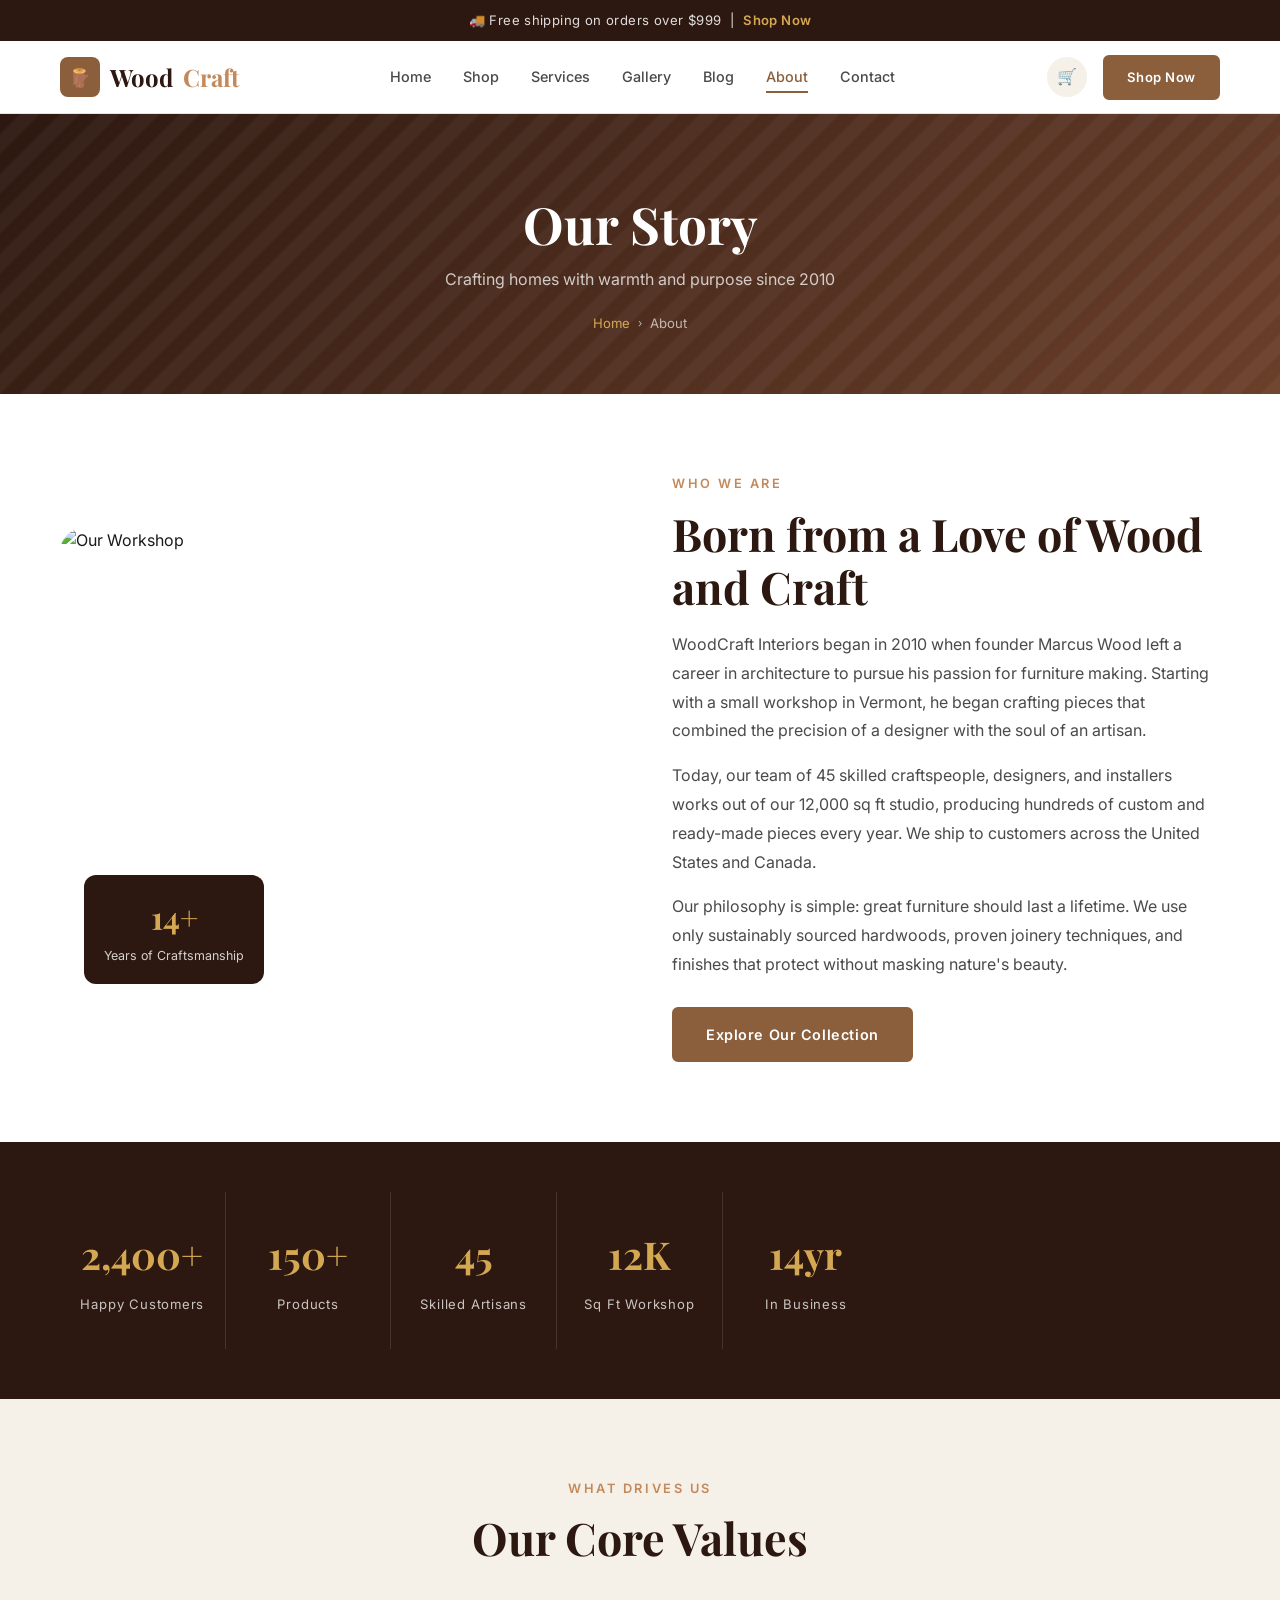
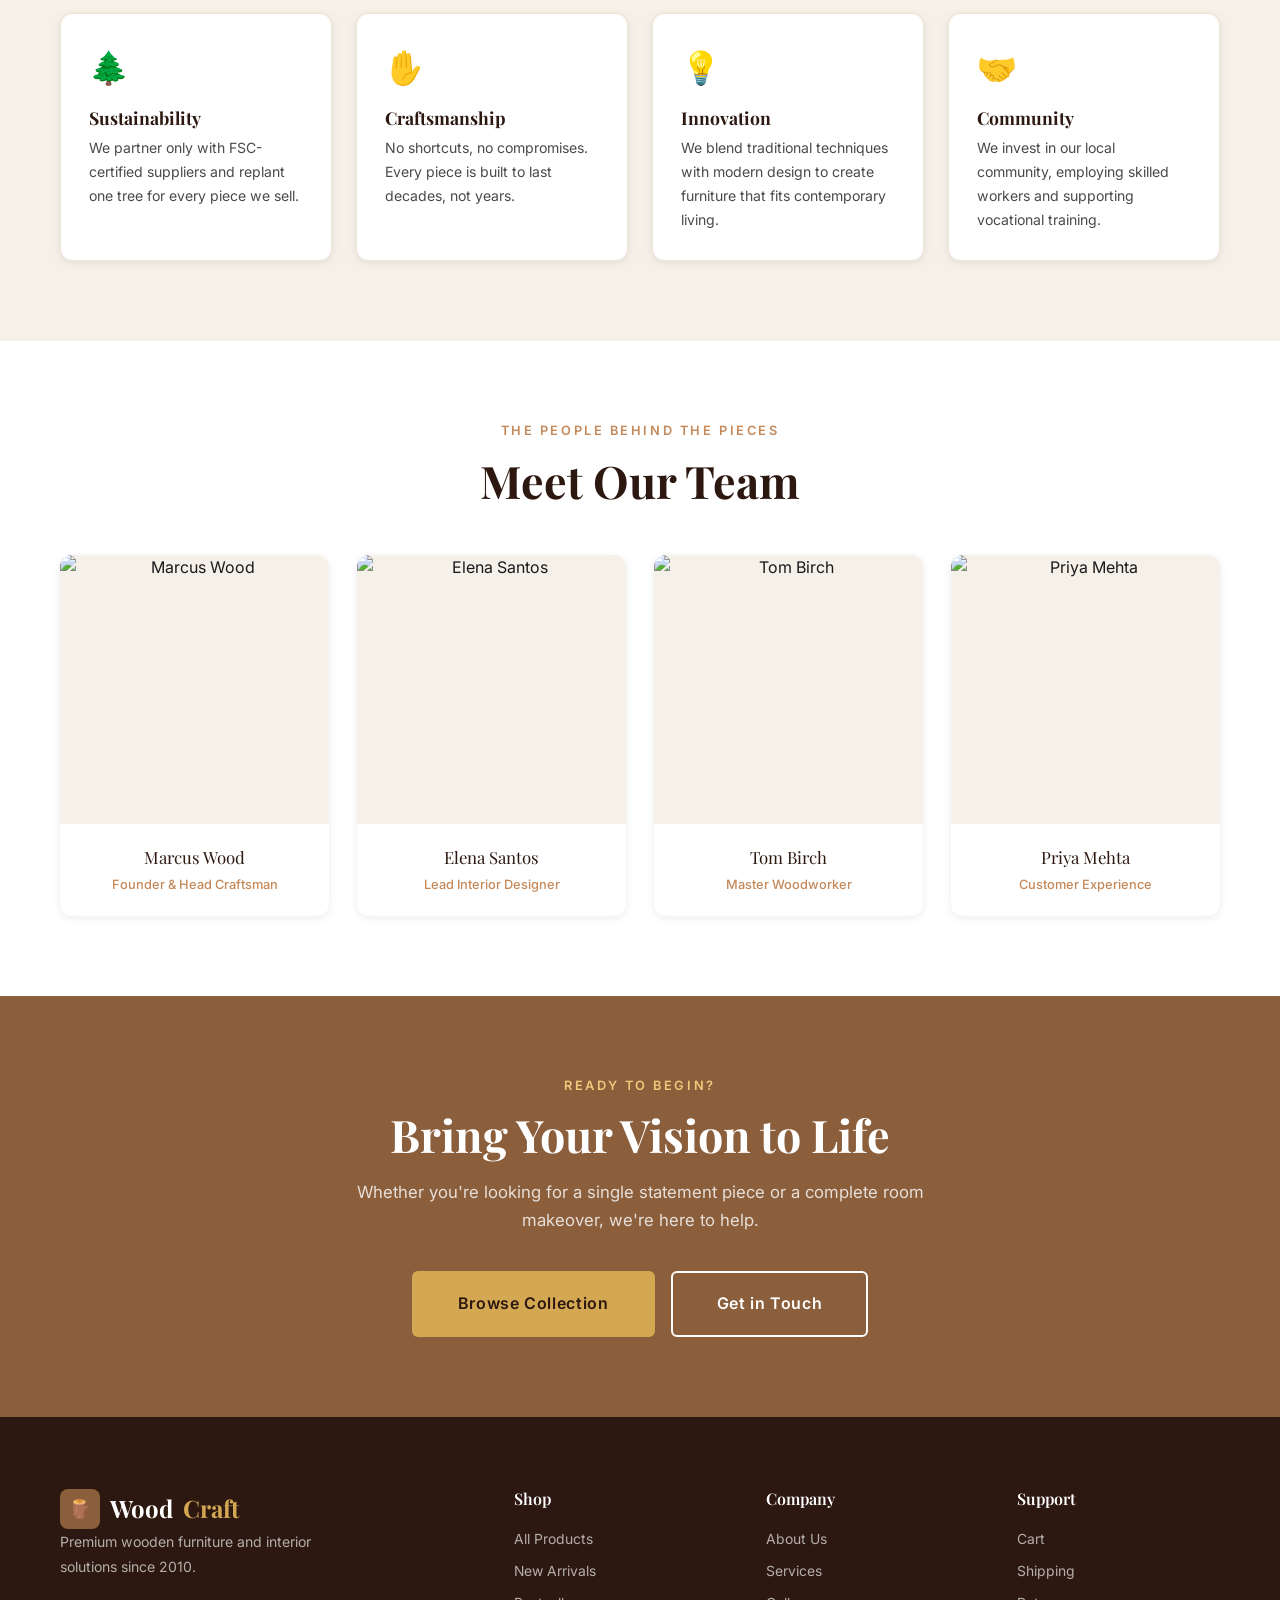
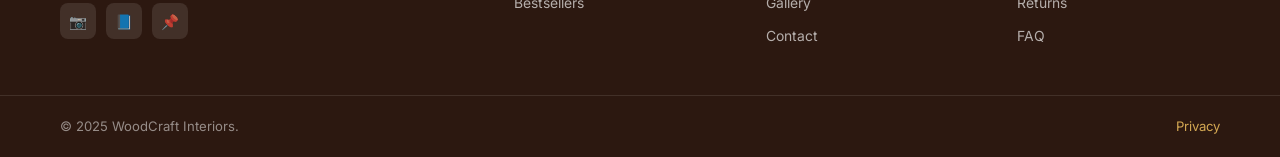
==== about.html @ 6956cbf1 "Add complete 10-page wooden interior website with CSS and JS Co-authored-by: Mayank-Bhatasana <18567" ====
<!DOCTYPE html>
<html lang="en">
<head>
  <meta charset="UTF-8">
  <meta name="viewport" content="width=device-width, initial-scale=1.0">
  <title>About Us — WoodCraft Interiors</title>
  <link rel="stylesheet" href="css/style.css">
  <link rel="preconnect" href="https://fonts.googleapis.com">
  <style>
    .about-story { display:grid; grid-template-columns:1fr 1fr; gap:64px; align-items:center; }
    .about-img { border-radius:var(--radius-lg); overflow:hidden; position:relative; }
    .about-img img { width:100%; height:480px; object-fit:cover; }
    .about-img__badge {
      position:absolute; bottom:24px; left:24px;
      background:var(--brown-dark); color:var(--white);
      padding:16px 20px; border-radius:var(--radius-md);
      text-align:center;
    }
    .about-img__badge-num { font-family:var(--font-heading); font-size:2rem; font-weight:700; color:var(--gold); display:block; }
    .about-img__badge-text { font-size:0.78rem; color:rgba(255,255,255,0.8); }
    .values-grid { display:grid; grid-template-columns:repeat(auto-fill,minmax(220px,1fr)); gap:24px; }
    .value-item { background:var(--white); padding:28px; border-radius:var(--radius-md); border:1px solid var(--cream-dark); box-shadow:var(--shadow-sm); }
    @media(max-width:768px){ .about-story{grid-template-columns:1fr;gap:36px;} }
  </style>
</head>
<body>

<div class="notif-bar">🚚 Free shipping on orders over $999 &nbsp;|&nbsp; <a href="shop.html">Shop Now</a></div>

<header class="header">
  <div class="container"><div class="header__inner">
    <a href="index.html" class="logo"><div class="logo__icon">🪵</div>Wood<span>Craft</span></a>
    <nav class="nav">
      <a href="index.html" class="nav__link">Home</a><a href="shop.html" class="nav__link">Shop</a>
      <a href="services.html" class="nav__link">Services</a><a href="gallery.html" class="nav__link">Gallery</a>
      <a href="blog.html" class="nav__link">Blog</a><a href="about.html" class="nav__link">About</a>
      <a href="contact.html" class="nav__link">Contact</a>
    </nav>
    <div class="header__actions">
      <a href="cart.html" class="cart-btn">🛒<span class="cart-count" style="display:none">0</span></a>
      <a href="shop.html" class="btn btn--primary btn--sm">Shop Now</a>
    </div>
    <button class="hamburger"><span></span><span></span><span></span></button>
  </div></div>
</header>
<nav class="mobile-nav">
  <a href="index.html" class="mobile-nav__link">Home</a><a href="shop.html" class="mobile-nav__link">Shop</a>
  <a href="services.html" class="mobile-nav__link">Services</a><a href="gallery.html" class="mobile-nav__link">Gallery</a>
  <a href="blog.html" class="mobile-nav__link">Blog</a><a href="about.html" class="mobile-nav__link">About</a>
  <a href="contact.html" class="mobile-nav__link">Contact</a><a href="cart.html" class="mobile-nav__link">🛒 Cart</a>
</nav>

<section class="page-hero">
  <div class="container page-hero__content">
    <h1 class="page-hero__title">Our Story</h1>
    <p class="page-hero__sub">Crafting homes with warmth and purpose since 2010</p>
    <div class="breadcrumb">
      <a href="index.html">Home</a><span class="breadcrumb__sep">›</span><span>About</span>
    </div>
  </div>
</section>

<!-- Story -->
<section class="section">
  <div class="container">
    <div class="about-story">
      <div class="about-img">
        <img src="https://images.unsplash.com/photo-1600210492486-724fe5c67fb0?w=700&q=85" alt="Our Workshop">
        <div class="about-img__badge">
          <span class="about-img__badge-num">14+</span>
          <span class="about-img__badge-text">Years of Craftsmanship</span>
        </div>
      </div>
      <div>
        <span class="section-label">Who We Are</span>
        <h2 class="section-title">Born from a Love of Wood and Craft</h2>
        <p style="color:var(--text-mid);line-height:1.8;margin-bottom:16px;">
          WoodCraft Interiors began in 2010 when founder Marcus Wood left a career in architecture to pursue his passion for furniture making. Starting with a small workshop in Vermont, he began crafting pieces that combined the precision of a designer with the soul of an artisan.
        </p>
        <p style="color:var(--text-mid);line-height:1.8;margin-bottom:16px;">
          Today, our team of 45 skilled craftspeople, designers, and installers works out of our 12,000 sq ft studio, producing hundreds of custom and ready-made pieces every year. We ship to customers across the United States and Canada.
        </p>
        <p style="color:var(--text-mid);line-height:1.8;margin-bottom:28px;">
          Our philosophy is simple: great furniture should last a lifetime. We use only sustainably sourced hardwoods, proven joinery techniques, and finishes that protect without masking nature's beauty.
        </p>
        <a href="shop.html" class="btn btn--primary">Explore Our Collection</a>
      </div>
    </div>
  </div>
</section>

<!-- Stats -->
<section class="section--dark section--sm">
  <div class="container">
    <div class="stats-bar">
      <div class="stat-item"><span class="stat-item__num">2,400+</span><span class="stat-item__label">Happy Customers</span></div>
      <div class="stat-item"><span class="stat-item__num">150+</span><span class="stat-item__label">Products</span></div>
      <div class="stat-item"><span class="stat-item__num">45</span><span class="stat-item__label">Skilled Artisans</span></div>
      <div class="stat-item"><span class="stat-item__num">12K</span><span class="stat-item__label">Sq Ft Workshop</span></div>
      <div class="stat-item"><span class="stat-item__num">14yr</span><span class="stat-item__label">In Business</span></div>
    </div>
  </div>
</section>

<!-- Values -->
<section class="section section--cream">
  <div class="container">
    <div class="text-center" style="margin-bottom:48px">
      <span class="section-label">What Drives Us</span>
      <h2 class="section-title">Our Core Values</h2>
    </div>
    <div class="values-grid">
      <div class="value-item">
        <div style="font-size:2rem;margin-bottom:14px;">🌲</div>
        <h3 style="font-family:var(--font-heading);font-size:1.1rem;color:var(--brown-dark);margin-bottom:8px;">Sustainability</h3>
        <p style="font-size:0.88rem;color:var(--text-mid);line-height:1.7">We partner only with FSC-certified suppliers and replant one tree for every piece we sell.</p>
      </div>
      <div class="value-item">
        <div style="font-size:2rem;margin-bottom:14px;">✋</div>
        <h3 style="font-family:var(--font-heading);font-size:1.1rem;color:var(--brown-dark);margin-bottom:8px;">Craftsmanship</h3>
        <p style="font-size:0.88rem;color:var(--text-mid);line-height:1.7">No shortcuts, no compromises. Every piece is built to last decades, not years.</p>
      </div>
      <div class="value-item">
        <div style="font-size:2rem;margin-bottom:14px;">💡</div>
        <h3 style="font-family:var(--font-heading);font-size:1.1rem;color:var(--brown-dark);margin-bottom:8px;">Innovation</h3>
        <p style="font-size:0.88rem;color:var(--text-mid);line-height:1.7">We blend traditional techniques with modern design to create furniture that fits contemporary living.</p>
      </div>
      <div class="value-item">
        <div style="font-size:2rem;margin-bottom:14px;">🤝</div>
        <h3 style="font-family:var(--font-heading);font-size:1.1rem;color:var(--brown-dark);margin-bottom:8px;">Community</h3>
        <p style="font-size:0.88rem;color:var(--text-mid);line-height:1.7">We invest in our local community, employing skilled workers and supporting vocational training.</p>
      </div>
    </div>
  </div>
</section>

<!-- Team -->
<section class="section">
  <div class="container">
    <div class="text-center" style="margin-bottom:48px">
      <span class="section-label">The People Behind the Pieces</span>
      <h2 class="section-title">Meet Our Team</h2>
    </div>
    <div class="team-grid">
      <div class="team-card">
        <div class="team-card__img"><img src="https://images.unsplash.com/photo-1507003211169-0a1dd7228f2d?w=300&q=80" alt="Marcus Wood"></div>
        <div class="team-card__body">
          <div class="team-card__name">Marcus Wood</div>
          <div class="team-card__role">Founder & Head Craftsman</div>
        </div>
      </div>
      <div class="team-card">
        <div class="team-card__img"><img src="https://images.unsplash.com/photo-1494790108755-2616b612b5bc?w=300&q=80" alt="Elena Santos"></div>
        <div class="team-card__body">
          <div class="team-card__name">Elena Santos</div>
          <div class="team-card__role">Lead Interior Designer</div>
        </div>
      </div>
      <div class="team-card">
        <div class="team-card__img"><img src="https://images.unsplash.com/photo-1472099645785-5658abf4ff4e?w=300&q=80" alt="Tom Birch"></div>
        <div class="team-card__body">
          <div class="team-card__name">Tom Birch</div>
          <div class="team-card__role">Master Woodworker</div>
        </div>
      </div>
      <div class="team-card">
        <div class="team-card__img"><img src="https://images.unsplash.com/photo-1438761681033-6461ffad8d80?w=300&q=80" alt="Priya Mehta"></div>
        <div class="team-card__body">
          <div class="team-card__name">Priya Mehta</div>
          <div class="team-card__role">Customer Experience</div>
        </div>
      </div>
    </div>
  </div>
</section>

<!-- CTA -->
<section class="section section--brown">
  <div class="container text-center">
    <span class="section-label">Ready to Begin?</span>
    <h2 class="section-title" style="color:#fff;margin-bottom:16px;">Bring Your Vision to Life</h2>
    <p class="section-sub" style="margin-bottom:36px">Whether you're looking for a single statement piece or a complete room makeover, we're here to help.</p>
    <div style="display:flex;gap:16px;justify-content:center;flex-wrap:wrap">
      <a href="shop.html" class="btn btn--gold btn--lg">Browse Collection</a>
      <a href="contact.html" class="btn btn--outline-white btn--lg">Get in Touch</a>
    </div>
  </div>
</section>

<footer class="footer">
  <div class="container">
    <div class="footer__grid">
      <div class="footer__brand">
        <a href="index.html" class="logo" style="color:#fff"><div class="logo__icon">🪵</div>Wood<span style="color:var(--gold)">Craft</span></a>
        <p class="footer__desc">Premium wooden furniture and interior solutions since 2010.</p>
        <div class="footer__social"><a href="#" class="social-btn">📷</a><a href="#" class="social-btn">📘</a><a href="#" class="social-btn">📌</a></div>
      </div>
      <div><h4 class="footer__heading">Shop</h4><div class="footer__links"><a href="shop.html" class="footer__link">All Products</a><a href="shop.html" class="footer__link">New Arrivals</a><a href="shop.html" class="footer__link">Bestsellers</a></div></div>
      <div><h4 class="footer__heading">Company</h4><div class="footer__links"><a href="about.html" class="footer__link">About Us</a><a href="services.html" class="footer__link">Services</a><a href="gallery.html" class="footer__link">Gallery</a><a href="contact.html" class="footer__link">Contact</a></div></div>
      <div><h4 class="footer__heading">Support</h4><div class="footer__links"><a href="cart.html" class="footer__link">Cart</a><a href="#" class="footer__link">Shipping</a><a href="#" class="footer__link">Returns</a><a href="#" class="footer__link">FAQ</a></div></div>
    </div>
  </div>
  <div style="border-top:1px solid rgba(255,255,255,0.1);padding:20px 0;"><div class="container" style="display:flex;justify-content:space-between;font-size:0.82rem;color:rgba(255,255,255,0.5);flex-wrap:wrap;gap:8px;"><span>© 2025 WoodCraft Interiors.</span><a href="#" style="color:var(--gold)">Privacy</a></div></div>
</footer>

<script src="js/main.js"></script>
</body>
</html>
---- css/style.css ----
/* =========================================================
   WoodCraft Interiors — Main Stylesheet
   ========================================================= */

/* --- Google Fonts import (via @import at top) --- */
@import url('https://fonts.googleapis.com/css2?family=Playfair+Display:wght@400;600;700&family=Inter:wght@300;400;500;600&display=swap');

/* --- CSS Variables --- */
:root {
  --brown-dark:   #2C1810;
  --brown-mid:    #6B3F2A;
  --brown-main:   #8B5E3C;
  --brown-light:  #C4895A;
  --gold:         #D4A853;
  --gold-light:   #F0C97A;
  --cream:        #F5F0E8;
  --cream-dark:   #EDE4D3;
  --white:        #FFFFFF;
  --text-dark:    #1A1A1A;
  --text-mid:     #4A4A4A;
  --text-light:   #7A7A7A;
  --shadow-sm:    0 2px 8px rgba(44,24,16,0.08);
  --shadow-md:    0 6px 24px rgba(44,24,16,0.12);
  --shadow-lg:    0 16px 48px rgba(44,24,16,0.18);
  --radius-sm:    6px;
  --radius-md:    12px;
  --radius-lg:    24px;
  --transition:   0.3s ease;
  --font-heading: 'Playfair Display', Georgia, serif;
  --font-body:    'Inter', system-ui, sans-serif;
}

/* --- Reset & Base --- */
*, *::before, *::after { box-sizing: border-box; margin: 0; padding: 0; }

html { scroll-behavior: smooth; font-size: 16px; }

body {
  font-family: var(--font-body);
  color: var(--text-dark);
  background: var(--white);
  line-height: 1.6;
  overflow-x: hidden;
}

img { max-width: 100%; height: auto; display: block; }
a { text-decoration: none; color: inherit; }
ul, ol { list-style: none; }
button, input, select, textarea { font-family: inherit; }

/* --- Utility classes --- */
.container { max-width: 1200px; margin: 0 auto; padding: 0 20px; }
.container--wide { max-width: 1400px; margin: 0 auto; padding: 0 20px; }

.section { padding: 80px 0; }
.section--sm { padding: 50px 0; }
.section--lg { padding: 120px 0; }
.section--cream { background: var(--cream); }
.section--dark { background: var(--brown-dark); color: var(--white); }
.section--brown { background: var(--brown-main); color: var(--white); }

.text-center { text-align: center; }
.text-right  { text-align: right; }

.badge {
  display: inline-block;
  padding: 6px 16px;
  background: var(--gold);
  color: var(--brown-dark);
  font-size: 0.78rem;
  font-weight: 600;
  letter-spacing: 0.12em;
  text-transform: uppercase;
  border-radius: 50px;
}

/* --- Typography --- */
h1,h2,h3,h4,h5,h6 {
  font-family: var(--font-heading);
  line-height: 1.2;
  color: var(--brown-dark);
}

.section--dark h1,
.section--dark h2,
.section--dark h3,
.section--brown h1,
.section--brown h2,
.section--brown h3 { color: var(--white); }

.section-label {
  display: block;
  font-size: 0.8rem;
  font-weight: 600;
  letter-spacing: 0.2em;
  text-transform: uppercase;
  color: var(--brown-light);
  margin-bottom: 12px;
}
.section--dark .section-label,
.section--brown .section-label { color: var(--gold-light); }

.section-title {
  font-size: clamp(1.8rem, 4vw, 2.8rem);
  font-weight: 700;
  margin-bottom: 16px;
}

.section-sub {
  font-size: 1.05rem;
  color: var(--text-mid);
  max-width: 600px;
  line-height: 1.7;
}
.text-center .section-sub { margin: 0 auto; }
.section--dark .section-sub,
.section--brown .section-sub { color: rgba(255,255,255,0.8); }

/* --- Buttons --- */
.btn {
  display: inline-flex;
  align-items: center;
  gap: 8px;
  padding: 14px 32px;
  border-radius: var(--radius-sm);
  font-size: 0.9rem;
  font-weight: 600;
  letter-spacing: 0.04em;
  cursor: pointer;
  border: 2px solid transparent;
  transition: all var(--transition);
  white-space: nowrap;
}

.btn--primary {
  background: var(--brown-main);
  color: var(--white);
  border-color: var(--brown-main);
}
.btn--primary:hover {
  background: var(--brown-mid);
  border-color: var(--brown-mid);
  transform: translateY(-2px);
  box-shadow: var(--shadow-md);
}

.btn--gold {
  background: var(--gold);
  color: var(--brown-dark);
  border-color: var(--gold);
}
.btn--gold:hover {
  background: var(--gold-light);
  border-color: var(--gold-light);
  transform: translateY(-2px);
  box-shadow: var(--shadow-md);
}

.btn--outline {
  background: transparent;
  color: var(--brown-main);
  border-color: var(--brown-main);
}
.btn--outline:hover {
  background: var(--brown-main);
  color: var(--white);
  transform: translateY(-2px);
}

.btn--outline-white {
  background: transparent;
  color: var(--white);
  border-color: var(--white);
}
.btn--outline-white:hover {
  background: var(--white);
  color: var(--brown-dark);
}

.btn--sm { padding: 10px 22px; font-size: 0.82rem; }
.btn--lg { padding: 18px 44px; font-size: 1rem; }
.btn--full { width: 100%; justify-content: center; }

/* --- Header / Navigation --- */
.header {
  position: sticky;
  top: 0;
  z-index: 1000;
  background: rgba(255,255,255,0.97);
  backdrop-filter: blur(12px);
  -webkit-backdrop-filter: blur(12px);
  border-bottom: 1px solid var(--cream-dark);
  transition: box-shadow var(--transition);
}
.header.scrolled { box-shadow: var(--shadow-md); }

.header__inner {
  display: flex;
  align-items: center;
  justify-content: space-between;
  height: 72px;
}

.logo {
  display: flex;
  align-items: center;
  gap: 10px;
  font-family: var(--font-heading);
  font-size: 1.5rem;
  font-weight: 700;
  color: var(--brown-dark);
}
.logo__icon {
  width: 40px;
  height: 40px;
  background: var(--brown-main);
  border-radius: 8px;
  display: flex;
  align-items: center;
  justify-content: center;
  color: var(--white);
  font-size: 1.1rem;
}
.logo span { color: var(--brown-light); }

.nav { display: flex; align-items: center; gap: 32px; }

.nav__link {
  font-size: 0.9rem;
  font-weight: 500;
  color: var(--text-mid);
  position: relative;
  transition: color var(--transition);
}
.nav__link::after {
  content: '';
  position: absolute;
  bottom: -4px; left: 0;
  width: 0; height: 2px;
  background: var(--brown-main);
  transition: width var(--transition);
}
.nav__link:hover,
.nav__link.active { color: var(--brown-main); }
.nav__link:hover::after,
.nav__link.active::after { width: 100%; }

.header__actions { display: flex; align-items: center; gap: 16px; }

.cart-btn {
  position: relative;
  width: 40px; height: 40px;
  border-radius: 50%;
  background: var(--cream);
  border: none;
  cursor: pointer;
  display: flex; align-items: center; justify-content: center;
  color: var(--brown-dark);
  font-size: 1rem;
  transition: all var(--transition);
  text-decoration: none;
}
.cart-btn:hover { background: var(--brown-main); color: var(--white); }
.cart-count {
  position: absolute;
  top: -4px; right: -4px;
  width: 18px; height: 18px;
  background: var(--gold);
  color: var(--brown-dark);
  font-size: 0.65rem;
  font-weight: 700;
  border-radius: 50%;
  display: flex; align-items: center; justify-content: center;
}

.hamburger {
  display: none;
  flex-direction: column;
  gap: 5px;
  cursor: pointer;
  background: none;
  border: none;
  padding: 4px;
}
.hamburger span {
  display: block;
  width: 24px; height: 2px;
  background: var(--brown-dark);
  border-radius: 2px;
  transition: all var(--transition);
}
.hamburger.active span:nth-child(1) { transform: rotate(45deg) translate(5px,5px); }
.hamburger.active span:nth-child(2) { opacity: 0; }
.hamburger.active span:nth-child(3) { transform: rotate(-45deg) translate(5px,-5px); }

/* --- Mobile Nav --- */
.mobile-nav {
  display: none;
  position: fixed;
  top: 72px; left: 0; right: 0; bottom: 0;
  background: var(--white);
  z-index: 999;
  padding: 32px 24px;
  flex-direction: column;
  gap: 8px;
  overflow-y: auto;
}
.mobile-nav.open { display: flex; }
.mobile-nav__link {
  display: block;
  padding: 14px 0;
  font-size: 1.1rem;
  font-weight: 500;
  color: var(--text-dark);
  border-bottom: 1px solid var(--cream-dark);
  transition: color var(--transition);
}
.mobile-nav__link:hover,
.mobile-nav__link.active { color: var(--brown-main); }

/* --- Hero Section --- */
.hero {
  position: relative;
  min-height: 90vh;
  display: flex;
  align-items: center;
  overflow: hidden;
  background: var(--cream);
}

.hero__bg {
  position: absolute;
  inset: 0;
  background: linear-gradient(135deg, #2C1810 0%, #6B3F2A 50%, #8B5E3C 100%);
  z-index: 0;
}
.hero__bg::after {
  content: '';
  position: absolute;
  inset: 0;
  background: url("data:image/svg+xml,%3Csvg width='60' height='60' viewBox='0 0 60 60' xmlns='http://www.w3.org/2000/svg'%3E%3Cg fill='none' fill-rule='evenodd'%3E%3Cg fill='%23ffffff' fill-opacity='0.03'%3E%3Cpath d='M36 34v-4h-2v4h-4v2h4v4h2v-4h4v-2h-4zm0-30V0h-2v4h-4v2h4v4h2V6h4V4h-4zM6 34v-4H4v4H0v2h4v4h2v-4h4v-2H6zM6 4V0H4v4H0v2h4v4h2V6h4V4H6z'/%3E%3C/g%3E%3C/g%3E%3C/svg%3E");
}

.hero__content {
  position: relative;
  z-index: 1;
  max-width: 620px;
  padding: 80px 0;
}

.hero__badge {
  display: inline-flex;
  align-items: center;
  gap: 8px;
  background: rgba(212,168,83,0.2);
  border: 1px solid rgba(212,168,83,0.4);
  color: var(--gold);
  padding: 8px 18px;
  border-radius: 50px;
  font-size: 0.8rem;
  font-weight: 600;
  letter-spacing: 0.1em;
  text-transform: uppercase;
  margin-bottom: 24px;
}

.hero__title {
  font-size: clamp(2.4rem, 6vw, 4.2rem);
  font-weight: 700;
  color: var(--white);
  margin-bottom: 20px;
  line-height: 1.1;
}
.hero__title em {
  font-style: italic;
  color: var(--gold);
}

.hero__subtitle {
  font-size: 1.1rem;
  color: rgba(255,255,255,0.8);
  margin-bottom: 36px;
  line-height: 1.7;
}

.hero__actions { display: flex; gap: 16px; flex-wrap: wrap; }

.hero__stats {
  display: flex;
  gap: 40px;
  margin-top: 60px;
  padding-top: 40px;
  border-top: 1px solid rgba(255,255,255,0.15);
}
.hero__stat-num {
  display: block;
  font-family: var(--font-heading);
  font-size: 2rem;
  font-weight: 700;
  color: var(--gold);
}
.hero__stat-label {
  font-size: 0.82rem;
  color: rgba(255,255,255,0.7);
  letter-spacing: 0.05em;
}

.hero__image {
  position: absolute;
  right: 0; top: 0; bottom: 0;
  width: 45%;
  overflow: hidden;
}
.hero__image img {
  width: 100%; height: 100%;
  object-fit: cover;
  opacity: 0.4;
  mix-blend-mode: luminosity;
}

/* --- Cards --- */
.product-card {
  background: var(--white);
  border-radius: var(--radius-md);
  overflow: hidden;
  box-shadow: var(--shadow-sm);
  transition: all var(--transition);
  display: flex;
  flex-direction: column;
}
.product-card:hover {
  transform: translateY(-6px);
  box-shadow: var(--shadow-lg);
}

.product-card__img {
  position: relative;
  padding-top: 75%;
  overflow: hidden;
  background: var(--cream);
}
.product-card__img img {
  position: absolute;
  inset: 0;
  width: 100%; height: 100%;
  object-fit: cover;
  transition: transform 0.5s ease;
}
.product-card:hover .product-card__img img { transform: scale(1.08); }

.product-card__badge {
  position: absolute;
  top: 12px; left: 12px;
  padding: 4px 12px;
  border-radius: 50px;
  font-size: 0.72rem;
  font-weight: 700;
  letter-spacing: 0.06em;
  text-transform: uppercase;
}
.badge--new { background: var(--brown-main); color: #fff; }
.badge--sale { background: #E05C5C; color: #fff; }
.badge--best { background: var(--gold); color: var(--brown-dark); }

.product-card__wish {
  position: absolute;
  top: 12px; right: 12px;
  width: 34px; height: 34px;
  background: rgba(255,255,255,0.9);
  border-radius: 50%;
  display: flex; align-items: center; justify-content: center;
  cursor: pointer;
  border: none;
  transition: all var(--transition);
  font-size: 0.9rem;
  color: var(--text-light);
}
.product-card__wish:hover,
.product-card__wish.active { color: #E05C5C; }

.product-card__body { padding: 20px; flex: 1; display: flex; flex-direction: column; }
.product-card__cat {
  font-size: 0.75rem;
  font-weight: 600;
  letter-spacing: 0.1em;
  text-transform: uppercase;
  color: var(--brown-light);
  margin-bottom: 6px;
}
.product-card__name {
  font-family: var(--font-heading);
  font-size: 1.1rem;
  font-weight: 600;
  color: var(--brown-dark);
  margin-bottom: 8px;
  flex: 1;
}
.product-card__rating {
  display: flex; align-items: center; gap: 6px;
  margin-bottom: 12px;
}
.stars { color: var(--gold); font-size: 0.8rem; letter-spacing: 1px; }
.rating-count { font-size: 0.78rem; color: var(--text-light); }

.product-card__footer {
  display: flex;
  align-items: center;
  justify-content: space-between;
  margin-top: auto;
  padding-top: 14px;
  border-top: 1px solid var(--cream-dark);
}
.product-card__price {
  display: flex; align-items: baseline; gap: 8px;
}
.price-current {
  font-family: var(--font-heading);
  font-size: 1.3rem;
  font-weight: 700;
  color: var(--brown-main);
}
.price-old {
  font-size: 0.85rem;
  color: var(--text-light);
  text-decoration: line-through;
}

.add-cart-btn {
  width: 36px; height: 36px;
  background: var(--brown-main);
  color: var(--white);
  border: none;
  border-radius: 50%;
  cursor: pointer;
  display: flex; align-items: center; justify-content: center;
  font-size: 0.85rem;
  transition: all var(--transition);
}
.add-cart-btn:hover { background: var(--brown-mid); transform: scale(1.1); }

/* --- Product Grid --- */
.products-grid {
  display: grid;
  grid-template-columns: repeat(auto-fill, minmax(260px, 1fr));
  gap: 28px;
}

/* --- Features / Icon Boxes --- */
.features-grid {
  display: grid;
  grid-template-columns: repeat(auto-fill, minmax(240px, 1fr));
  gap: 32px;
}
.feature-card {
  background: var(--white);
  border-radius: var(--radius-md);
  padding: 36px 28px;
  box-shadow: var(--shadow-sm);
  transition: all var(--transition);
  border: 1px solid var(--cream-dark);
}
.feature-card:hover {
  transform: translateY(-4px);
  box-shadow: var(--shadow-md);
  border-color: var(--brown-light);
}
.feature-card__icon {
  width: 60px; height: 60px;
  background: var(--cream);
  border-radius: var(--radius-sm);
  display: flex; align-items: center; justify-content: center;
  font-size: 1.6rem;
  color: var(--brown-main);
  margin-bottom: 20px;
}
.feature-card__title {
  font-family: var(--font-heading);
  font-size: 1.15rem;
  font-weight: 600;
  color: var(--brown-dark);
  margin-bottom: 10px;
}
.feature-card__text {
  font-size: 0.9rem;
  color: var(--text-mid);
  line-height: 1.7;
}

/* --- Testimonials --- */
.testimonials-grid {
  display: grid;
  grid-template-columns: repeat(auto-fill, minmax(300px, 1fr));
  gap: 28px;
}
.testimonial-card {
  background: var(--white);
  border-radius: var(--radius-md);
  padding: 32px;
  box-shadow: var(--shadow-sm);
  border: 1px solid var(--cream-dark);
  position: relative;
}
.testimonial-card::before {
  content: '"';
  position: absolute;
  top: 20px; right: 24px;
  font-family: var(--font-heading);
  font-size: 5rem;
  line-height: 1;
  color: var(--cream-dark);
}
.testimonial-card__text {
  font-size: 0.95rem;
  color: var(--text-mid);
  line-height: 1.8;
  margin-bottom: 20px;
  font-style: italic;
}
.testimonial-card__author {
  display: flex; align-items: center; gap: 12px;
}
.testimonial-card__avatar {
  width: 46px; height: 46px;
  border-radius: 50%;
  object-fit: cover;
  background: var(--cream-dark);
  display: flex; align-items: center; justify-content: center;
  font-size: 1.1rem;
  font-weight: 700;
  color: var(--brown-main);
  font-family: var(--font-heading);
  flex-shrink: 0;
}
.testimonial-card__name {
  font-weight: 600;
  font-size: 0.92rem;
  color: var(--brown-dark);
}
.testimonial-card__loc {
  font-size: 0.78rem;
  color: var(--text-light);
}

/* --- Category Cards --- */
.categories-grid {
  display: grid;
  grid-template-columns: repeat(auto-fill, minmax(200px, 1fr));
  gap: 20px;
}
.cat-card {
  position: relative;
  border-radius: var(--radius-md);
  overflow: hidden;
  padding-top: 110%;
  cursor: pointer;
  transition: all var(--transition);
}
.cat-card:hover { transform: scale(1.03); }
.cat-card__img {
  position: absolute;
  inset: 0;
  width: 100%; height: 100%;
  object-fit: cover;
  transition: transform 0.5s;
}
.cat-card:hover .cat-card__img { transform: scale(1.1); }
.cat-card__overlay {
  position: absolute;
  inset: 0;
  background: linear-gradient(to top, rgba(44,24,16,0.85) 0%, rgba(44,24,16,0.1) 60%);
}
.cat-card__label {
  position: absolute;
  bottom: 18px; left: 16px; right: 16px;
  color: var(--white);
  font-family: var(--font-heading);
  font-size: 1.05rem;
  font-weight: 600;
}
.cat-card__count {
  display: block;
  font-size: 0.75rem;
  font-family: var(--font-body);
  font-weight: 400;
  color: rgba(255,255,255,0.75);
  margin-top: 2px;
}

/* --- Gallery --- */
.gallery-grid {
  display: grid;
  grid-template-columns: repeat(3, 1fr);
  grid-auto-rows: 240px;
  gap: 16px;
}
.gallery-item {
  border-radius: var(--radius-sm);
  overflow: hidden;
  position: relative;
  cursor: pointer;
}
.gallery-item--tall { grid-row: span 2; }
.gallery-item--wide { grid-column: span 2; }
.gallery-item img {
  width: 100%; height: 100%;
  object-fit: cover;
  transition: transform 0.5s;
}
.gallery-item:hover img { transform: scale(1.08); }
.gallery-item__overlay {
  position: absolute;
  inset: 0;
  background: rgba(44,24,16,0.5);
  opacity: 0;
  transition: opacity var(--transition);
  display: flex; align-items: center; justify-content: center;
  color: var(--white);
  font-size: 1.8rem;
}
.gallery-item:hover .gallery-item__overlay { opacity: 1; }

/* --- Blog Cards --- */
.blog-grid {
  display: grid;
  grid-template-columns: repeat(auto-fill, minmax(300px, 1fr));
  gap: 28px;
}
.blog-card {
  background: var(--white);
  border-radius: var(--radius-md);
  overflow: hidden;
  box-shadow: var(--shadow-sm);
  transition: all var(--transition);
}
.blog-card:hover { transform: translateY(-4px); box-shadow: var(--shadow-lg); }
.blog-card__img {
  padding-top: 60%;
  position: relative;
  overflow: hidden;
}
.blog-card__img img {
  position: absolute; inset: 0;
  width: 100%; height: 100%;
  object-fit: cover;
  transition: transform 0.5s;
}
.blog-card:hover .blog-card__img img { transform: scale(1.06); }
.blog-card__body { padding: 24px; }
.blog-card__meta {
  display: flex; gap: 16px; align-items: center;
  margin-bottom: 12px;
}
.blog-card__tag {
  padding: 3px 12px;
  background: var(--cream);
  border-radius: 50px;
  font-size: 0.72rem;
  font-weight: 600;
  letter-spacing: 0.08em;
  text-transform: uppercase;
  color: var(--brown-main);
}
.blog-card__date { font-size: 0.78rem; color: var(--text-light); }
.blog-card__title {
  font-family: var(--font-heading);
  font-size: 1.15rem;
  font-weight: 600;
  color: var(--brown-dark);
  margin-bottom: 10px;
  line-height: 1.4;
}
.blog-card__excerpt {
  font-size: 0.88rem;
  color: var(--text-mid);
  line-height: 1.7;
  margin-bottom: 16px;
}
.blog-card__read {
  font-size: 0.85rem;
  font-weight: 600;
  color: var(--brown-main);
  display: flex; align-items: center; gap: 4px;
  transition: gap var(--transition);
}
.blog-card:hover .blog-card__read { gap: 8px; }

/* --- Page Hero (inner pages) --- */
.page-hero {
  background: linear-gradient(135deg, var(--brown-dark), var(--brown-mid));
  padding: 80px 0 60px;
  text-align: center;
  color: var(--white);
  position: relative;
  overflow: hidden;
}
.page-hero::before {
  content: '';
  position: absolute;
  inset: 0;
  background: url("data:image/svg+xml,%3Csvg width='40' height='40' viewBox='0 0 40 40' xmlns='http://www.w3.org/2000/svg'%3E%3Cg fill='%23ffffff' fill-opacity='0.04' fill-rule='evenodd'%3E%3Cpath d='M0 40L40 0H20L0 20M40 40V20L20 40'/%3E%3C/g%3E%3C/svg%3E");
}
.page-hero__content { position: relative; z-index: 1; }
.page-hero__title {
  font-size: clamp(2rem, 5vw, 3.2rem);
  color: var(--white);
  margin-bottom: 12px;
}
.page-hero__sub {
  color: rgba(255,255,255,0.75);
  font-size: 1rem;
  max-width: 500px;
  margin: 0 auto 20px;
}
.breadcrumb {
  display: flex; align-items: center; justify-content: center;
  gap: 8px;
  font-size: 0.82rem;
  color: rgba(255,255,255,0.65);
}
.breadcrumb a { color: var(--gold); }
.breadcrumb__sep { font-size: 0.7rem; }

/* --- Forms --- */
.form-group { margin-bottom: 20px; }
.form-label {
  display: block;
  font-size: 0.85rem;
  font-weight: 600;
  color: var(--brown-dark);
  margin-bottom: 7px;
  letter-spacing: 0.03em;
}
.form-control {
  width: 100%;
  padding: 13px 16px;
  border: 1.5px solid var(--cream-dark);
  border-radius: var(--radius-sm);
  font-size: 0.92rem;
  color: var(--text-dark);
  background: var(--white);
  transition: border-color var(--transition), box-shadow var(--transition);
  outline: none;
}
.form-control:focus {
  border-color: var(--brown-main);
  box-shadow: 0 0 0 3px rgba(139,94,60,0.12);
}
.form-control::placeholder { color: var(--text-light); }
textarea.form-control { resize: vertical; min-height: 130px; }
select.form-control { cursor: pointer; }

.form-row { display: grid; grid-template-columns: 1fr 1fr; gap: 16px; }

/* --- Cart / Checkout --- */
.cart-table { width: 100%; border-collapse: collapse; }
.cart-table th {
  text-align: left;
  padding: 14px 16px;
  font-size: 0.8rem;
  letter-spacing: 0.1em;
  text-transform: uppercase;
  color: var(--text-light);
  border-bottom: 2px solid var(--cream-dark);
}
.cart-table td {
  padding: 20px 16px;
  border-bottom: 1px solid var(--cream-dark);
  vertical-align: middle;
}
.cart-item__img {
  width: 80px; height: 60px;
  object-fit: cover;
  border-radius: var(--radius-sm);
  background: var(--cream);
}
.cart-item__info { display: flex; align-items: center; gap: 16px; }
.cart-item__name {
  font-weight: 600;
  font-size: 0.95rem;
  color: var(--brown-dark);
}
.cart-item__variant { font-size: 0.78rem; color: var(--text-light); margin-top: 2px; }

.qty-control {
  display: flex; align-items: center; gap: 8px;
}
.qty-btn {
  width: 28px; height: 28px;
  border: 1.5px solid var(--cream-dark);
  background: var(--white);
  border-radius: 4px;
  cursor: pointer;
  display: flex; align-items: center; justify-content: center;
  font-size: 0.9rem;
  color: var(--text-dark);
  transition: all var(--transition);
}
.qty-btn:hover { border-color: var(--brown-main); color: var(--brown-main); }
.qty-val { font-weight: 600; min-width: 24px; text-align: center; }

.remove-btn {
  background: none; border: none; cursor: pointer;
  color: var(--text-light);
  font-size: 1rem;
  transition: color var(--transition);
}
.remove-btn:hover { color: #E05C5C; }

.order-summary {
  background: var(--cream);
  border-radius: var(--radius-md);
  padding: 28px;
}
.order-summary__title {
  font-family: var(--font-heading);
  font-size: 1.25rem;
  color: var(--brown-dark);
  margin-bottom: 20px;
  padding-bottom: 16px;
  border-bottom: 1px solid var(--cream-dark);
}
.summary-row {
  display: flex; justify-content: space-between;
  margin-bottom: 12px;
  font-size: 0.92rem;
  color: var(--text-mid);
}
.summary-row--total {
  padding-top: 16px;
  border-top: 2px solid var(--cream-dark);
  margin-top: 8px;
  font-weight: 700;
  font-size: 1.1rem;
  color: var(--brown-dark);
}

/* --- Team Cards --- */
.team-grid {
  display: grid;
  grid-template-columns: repeat(auto-fill, minmax(220px, 1fr));
  gap: 28px;
}
.team-card {
  text-align: center;
  background: var(--white);
  border-radius: var(--radius-md);
  overflow: hidden;
  box-shadow: var(--shadow-sm);
  transition: all var(--transition);
}
.team-card:hover { transform: translateY(-4px); box-shadow: var(--shadow-md); }
.team-card__img {
  padding-top: 100%;
  position: relative;
  overflow: hidden;
  background: var(--cream);
}
.team-card__img img {
  position: absolute; inset: 0;
  width: 100%; height: 100%;
  object-fit: cover;
}
.team-card__body { padding: 20px 16px; }
.team-card__name {
  font-family: var(--font-heading);
  font-size: 1.05rem;
  color: var(--brown-dark);
  margin-bottom: 4px;
}
.team-card__role { font-size: 0.8rem; color: var(--brown-light); font-weight: 500; }

/* --- Process Steps --- */
.steps-grid {
  display: grid;
  grid-template-columns: repeat(auto-fill, minmax(210px, 1fr));
  gap: 28px;
  counter-reset: step;
}
.step-card {
  text-align: center;
  padding: 32px 20px;
  position: relative;
}
.step-card__num {
  width: 56px; height: 56px;
  background: var(--brown-main);
  color: var(--white);
  border-radius: 50%;
  display: flex; align-items: center; justify-content: center;
  font-family: var(--font-heading);
  font-size: 1.3rem;
  font-weight: 700;
  margin: 0 auto 20px;
}
.step-card__title {
  font-family: var(--font-heading);
  font-size: 1.1rem;
  color: var(--brown-dark);
  margin-bottom: 10px;
}
.step-card__text { font-size: 0.88rem; color: var(--text-mid); line-height: 1.7; }

/* --- Stats bar --- */
.stats-bar {
  display: grid;
  grid-template-columns: repeat(auto-fill, minmax(160px, 1fr));
  gap: 0;
}
.stat-item {
  text-align: center;
  padding: 32px 20px;
  border-right: 1px solid rgba(255,255,255,0.12);
}
.stat-item:last-child { border-right: none; }
.stat-item__num {
  font-family: var(--font-heading);
  font-size: 2.4rem;
  font-weight: 700;
  color: var(--gold);
  display: block;
  margin-bottom: 6px;
}
.stat-item__label { font-size: 0.82rem; color: rgba(255,255,255,0.75); letter-spacing: 0.06em; }

/* --- Contact --- */
.contact-card {
  display: flex;
  align-items: flex-start;
  gap: 16px;
  padding: 24px;
  background: var(--white);
  border-radius: var(--radius-md);
  box-shadow: var(--shadow-sm);
  border: 1px solid var(--cream-dark);
  margin-bottom: 16px;
}
.contact-card__icon {
  width: 48px; height: 48px;
  background: var(--cream);
  border-radius: var(--radius-sm);
  display: flex; align-items: center; justify-content: center;
  font-size: 1.2rem;
  color: var(--brown-main);
  flex-shrink: 0;
}
.contact-card__label {
  font-size: 0.78rem;
  font-weight: 600;
  letter-spacing: 0.08em;
  text-transform: uppercase;
  color: var(--text-light);
  margin-bottom: 4px;
}
.contact-card__val {
  font-weight: 600;
  color: var(--brown-dark);
  font-size: 0.95rem;
}

/* --- Footer --- */
.footer {
  background: var(--brown-dark);
  color: rgba(255,255,255,0.8);
  padding: 72px 0 0;
}
.footer__grid {
  display: grid;
  grid-template-columns: 2fr 1fr 1fr 1fr;
  gap: 48px;
  padding-bottom: 48px;
}
.footer__brand { max-width: 300px; }
.footer__logo { margin-bottom: 16px; }
.footer__desc {
  font-size: 0.88rem;
  line-height: 1.8;
  color: rgba(255,255,255,0.65);
  margin-bottom: 24px;
}
.footer__social { display: flex; gap: 10px; }
.social-btn {
  width: 36px; height: 36px;
  background: rgba(255,255,255,0.1);
  border-radius: 8px;
  display: flex; align-items: center; justify-content: center;
  color: rgba(255,255,255,0.7);
  font-size: 0.9rem;
  transition: all var(--transition);
  text-decoration: none;
}
.social-btn:hover { background: var(--brown-main); color: var(--white); }

.footer__heading {
  font-family: var(--font-heading);
  font-size: 1rem;
  font-weight: 600;
  color: var(--white);
  margin-bottom: 20px;
}
.footer__links { display: flex; flex-direction: column; gap: 10px; }
.footer__link {
  font-size: 0.87rem;
  color: rgba(255,255,255,0.65);
  transition: color var(--transition);
}
.footer__link:hover { color: var(--gold); }

.footer__bottom {
  border-top: 1px solid rgba(255,255,255,0.1);
  padding: 20px 0;
  display: flex;
  align-items: center;
  justify-content: space-between;
  font-size: 0.82rem;
  color: rgba(255,255,255,0.5);
  flex-wrap: wrap;
  gap: 10px;
}
.footer__bottom a { color: var(--gold); }

/* --- Toast Notification --- */
.toast {
  position: fixed;
  bottom: 24px; right: 24px;
  background: var(--brown-dark);
  color: var(--white);
  padding: 14px 20px;
  border-radius: var(--radius-sm);
  font-size: 0.88rem;
  font-weight: 500;
  box-shadow: var(--shadow-lg);
  z-index: 9999;
  display: flex; align-items: center; gap: 10px;
  transform: translateX(120%);
  transition: transform 0.35s cubic-bezier(0.34,1.56,0.64,1);
  max-width: 320px;
}
.toast.show { transform: translateX(0); }
.toast__icon { color: var(--gold); font-size: 1rem; }

/* --- Accordion (FAQ) --- */
.accordion { border: 1px solid var(--cream-dark); border-radius: var(--radius-md); overflow: hidden; }
.accordion__item { border-bottom: 1px solid var(--cream-dark); }
.accordion__item:last-child { border-bottom: none; }
.accordion__btn {
  width: 100%;
  background: var(--white);
  border: none;
  padding: 20px 24px;
  text-align: left;
  font-size: 0.95rem;
  font-weight: 600;
  color: var(--brown-dark);
  cursor: pointer;
  display: flex; justify-content: space-between; align-items: center;
  gap: 12px;
  transition: background var(--transition);
}
.accordion__btn:hover { background: var(--cream); }
.accordion__icon { color: var(--brown-main); transition: transform var(--transition); font-size: 0.8rem; flex-shrink: 0; }
.accordion__item.open .accordion__icon { transform: rotate(180deg); }
.accordion__content {
  max-height: 0;
  overflow: hidden;
  transition: max-height 0.4s ease;
}
.accordion__body { padding: 0 24px 20px; font-size: 0.9rem; color: var(--text-mid); line-height: 1.7; }

/* --- Filters (shop) --- */
.filter-bar {
  display: flex;
  align-items: center;
  gap: 12px;
  flex-wrap: wrap;
  margin-bottom: 32px;
}
.filter-chip {
  padding: 8px 20px;
  border-radius: 50px;
  border: 1.5px solid var(--cream-dark);
  background: var(--white);
  font-size: 0.82rem;
  font-weight: 500;
  color: var(--text-mid);
  cursor: pointer;
  transition: all var(--transition);
}
.filter-chip:hover,
.filter-chip.active {
  border-color: var(--brown-main);
  background: var(--brown-main);
  color: var(--white);
}

/* --- Product detail --- */
.product-detail { display: grid; grid-template-columns: 1fr 1fr; gap: 64px; align-items: start; }
.product-gallery__main {
  border-radius: var(--radius-md);
  overflow: hidden;
  padding-top: 100%;
  position: relative;
  background: var(--cream);
}
.product-gallery__main img {
  position: absolute; inset: 0;
  width: 100%; height: 100%;
  object-fit: cover;
}
.product-gallery__thumbs { display: flex; gap: 10px; margin-top: 12px; }
.product-gallery__thumb {
  width: 72px; height: 72px;
  border-radius: var(--radius-sm);
  overflow: hidden;
  cursor: pointer;
  border: 2px solid transparent;
  transition: border-color var(--transition);
  flex-shrink: 0;
}
.product-gallery__thumb.active { border-color: var(--brown-main); }
.product-gallery__thumb img { width: 100%; height: 100%; object-fit: cover; }

.product-info__price {
  display: flex; align-items: baseline; gap: 12px;
  margin: 16px 0;
}
.product-info__price .price-current { font-size: 2rem; }

.variant-selector { margin: 20px 0; }
.variant-label { font-size: 0.85rem; font-weight: 600; color: var(--text-mid); margin-bottom: 10px; }
.variant-options { display: flex; gap: 8px; flex-wrap: wrap; }
.variant-btn {
  padding: 8px 18px;
  border: 1.5px solid var(--cream-dark);
  border-radius: var(--radius-sm);
  background: var(--white);
  font-size: 0.82rem;
  cursor: pointer;
  transition: all var(--transition);
}
.variant-btn:hover, .variant-btn.active {
  border-color: var(--brown-main);
  background: var(--cream);
  color: var(--brown-main);
  font-weight: 600;
}

.product-actions { display: flex; gap: 12px; margin-top: 28px; }
.qty-lg { display: flex; align-items: center; gap: 0; border: 1.5px solid var(--cream-dark); border-radius: var(--radius-sm); overflow: hidden; }
.qty-lg .qty-btn { border: none; border-radius: 0; width: 40px; height: 46px; background: var(--cream); }
.qty-lg .qty-val { padding: 0 12px; font-weight: 600; }

/* --- Map placeholder --- */
.map-placeholder {
  width: 100%;
  height: 320px;
  background: linear-gradient(135deg, var(--cream) 0%, var(--cream-dark) 100%);
  border-radius: var(--radius-md);
  display: flex; flex-direction: column; align-items: center; justify-content: center;
  color: var(--text-mid);
  font-size: 2.5rem;
  gap: 12px;
  border: 2px dashed var(--cream-dark);
}
.map-placeholder p { font-size: 0.9rem; }

/* --- Tabs --- */
.tabs__nav {
  display: flex;
  border-bottom: 2px solid var(--cream-dark);
  margin-bottom: 28px;
  gap: 0;
  overflow-x: auto;
}
.tab-btn {
  padding: 12px 24px;
  background: none;
  border: none;
  border-bottom: 2px solid transparent;
  margin-bottom: -2px;
  font-size: 0.9rem;
  font-weight: 600;
  color: var(--text-mid);
  cursor: pointer;
  white-space: nowrap;
  transition: all var(--transition);
}
.tab-btn.active { color: var(--brown-main); border-bottom-color: var(--brown-main); }
.tab-panel { display: none; }
.tab-panel.active { display: block; }

/* --- Notification bar --- */
.notif-bar {
  background: var(--brown-dark);
  color: rgba(255,255,255,0.85);
  text-align: center;
  padding: 10px 20px;
  font-size: 0.82rem;
  letter-spacing: 0.03em;
}
.notif-bar a { color: var(--gold); font-weight: 600; }

/* --- Divider --- */
.divider { height: 1px; background: var(--cream-dark); margin: 32px 0; }

/* --- Checkbox / Radio custom --- */
.check-label {
  display: flex; align-items: flex-start; gap: 10px;
  font-size: 0.88rem; color: var(--text-mid); cursor: pointer; line-height: 1.5;
}
.check-label input { margin-top: 3px; accent-color: var(--brown-main); cursor: pointer; }

/* =========================================================
   RESPONSIVE
   ========================================================= */

@media (max-width: 1024px) {
  .footer__grid { grid-template-columns: 1fr 1fr; gap: 32px; }
  .product-detail { grid-template-columns: 1fr; gap: 36px; }
  .hero__image { width: 40%; }
  .gallery-grid { grid-template-columns: repeat(2, 1fr); }
  .gallery-item--wide { grid-column: span 1; }
}

@media (max-width: 768px) {
  .nav { display: none; }
  .hamburger { display: flex; }
  .header__actions .btn { display: none; }

  .section { padding: 56px 0; }
  .section--lg { padding: 72px 0; }

  .hero { min-height: auto; }
  .hero__image { display: none; }
  .hero__content { padding: 72px 0 56px; }
  .hero__stats { gap: 24px; flex-wrap: wrap; }

  .features-grid,
  .testimonials-grid,
  .blog-grid,
  .team-grid { grid-template-columns: 1fr; }

  .products-grid { grid-template-columns: repeat(2, 1fr); gap: 16px; }

  .gallery-grid { grid-template-columns: 1fr; grid-auto-rows: 200px; }
  .gallery-item--tall { grid-row: span 1; }

  .categories-grid { grid-template-columns: repeat(2, 1fr); }

  .form-row { grid-template-columns: 1fr; }

  .footer__grid { grid-template-columns: 1fr; gap: 28px; }
  .footer__brand { max-width: 100%; }

  .stats-bar { grid-template-columns: repeat(2, 1fr); }
  .stat-item { border-right: none; border-bottom: 1px solid rgba(255,255,255,0.12); }
  .stat-item:nth-child(odd) { border-right: 1px solid rgba(255,255,255,0.12); }

  .steps-grid { grid-template-columns: 1fr; }

  .product-actions { flex-wrap: wrap; }
  .product-actions .btn { flex: 1; }

  .cart-table thead { display: none; }
  .cart-table tr { display: block; margin-bottom: 20px; border: 1px solid var(--cream-dark); border-radius: var(--radius-sm); }
  .cart-table td { display: flex; justify-content: space-between; align-items: center; padding: 12px 16px; border-bottom: 1px solid var(--cream-dark); }
  .cart-table td:last-child { border-bottom: none; }
  .cart-table td::before { content: attr(data-label); font-size: 0.75rem; font-weight: 600; letter-spacing: 0.08em; text-transform: uppercase; color: var(--text-light); }
}

@media (max-width: 480px) {
  .hero__title { font-size: 2rem; }
  .hero__actions { flex-direction: column; }
  .hero__actions .btn { width: 100%; justify-content: center; }

  .products-grid { grid-template-columns: 1fr; }
  .categories-grid { grid-template-columns: 1fr; }

  .filter-bar { gap: 8px; }
  .filter-chip { padding: 6px 14px; font-size: 0.78rem; }

  .footer__bottom { flex-direction: column; text-align: center; }
}
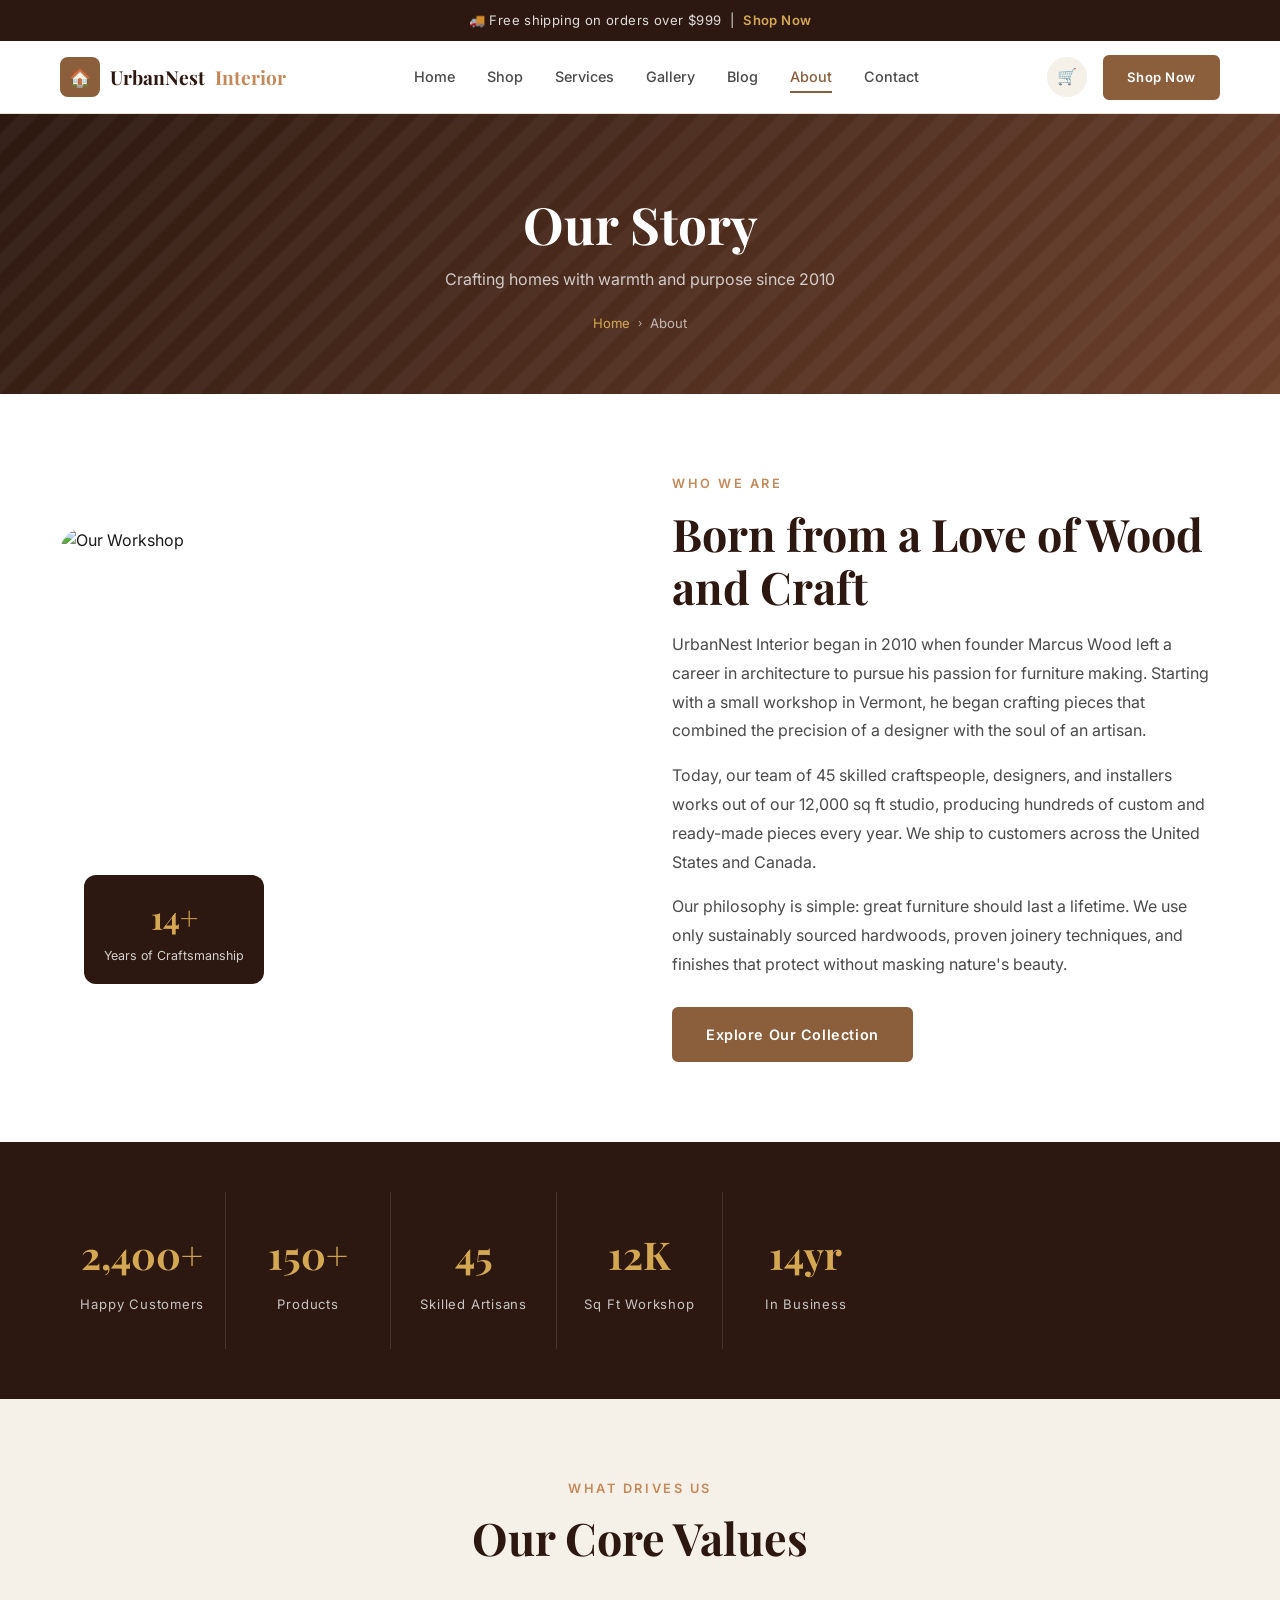
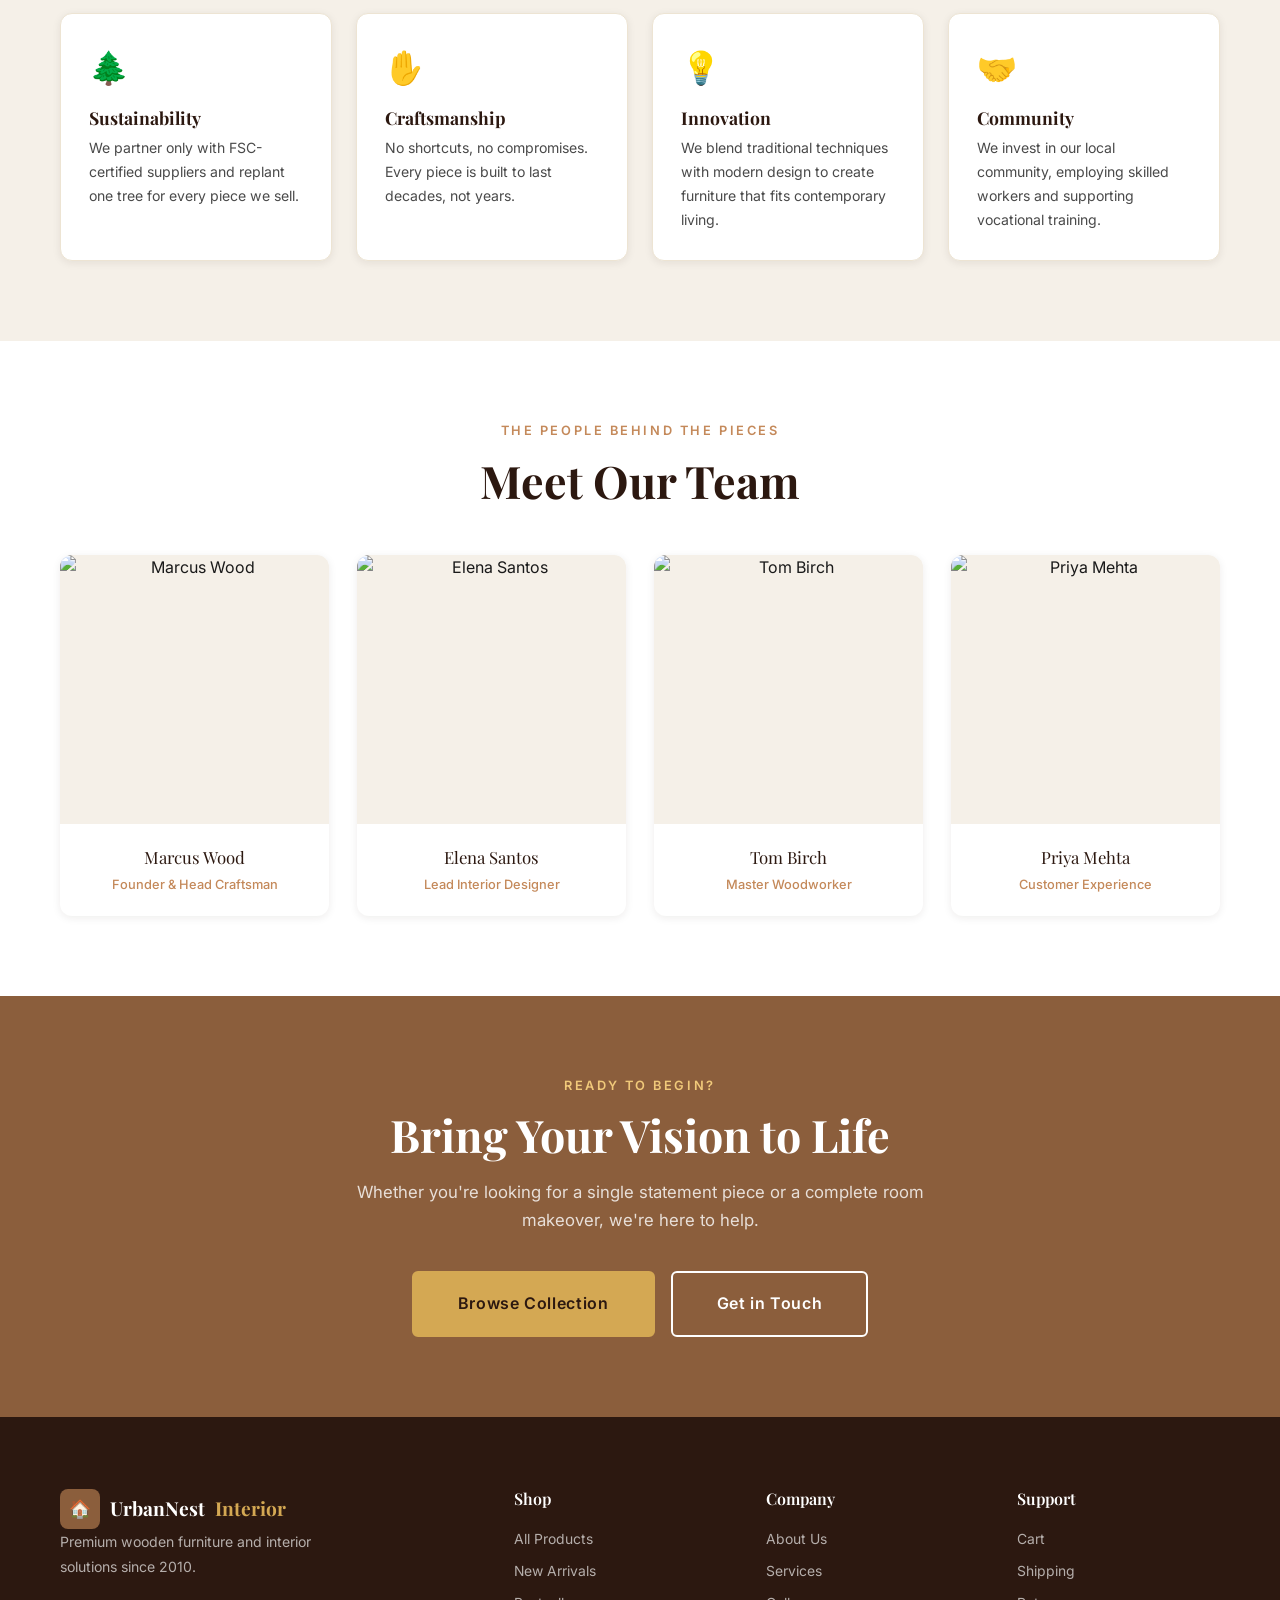
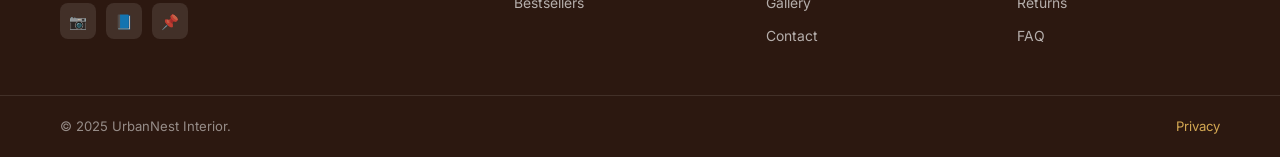
==== commit 08212a68: "rebrand: replace WoodCraft with UrbanNest Interior across all pages Co-authored-by: Mayank-Bhatasana" ====
--- a/about.html
+++ b/about.html
@@ -3,7 +3,7 @@
 <head>
   <meta charset="UTF-8">
   <meta name="viewport" content="width=device-width, initial-scale=1.0">
-  <title>About Us — WoodCraft Interiors</title>
+  <title>About Us — UrbanNest Interior</title>
   <link rel="stylesheet" href="css/style.css">
   <link rel="preconnect" href="https://fonts.googleapis.com">
   <style>
@@ -29,7 +29,7 @@
 
 <header class="header">
   <div class="container"><div class="header__inner">
-    <a href="index.html" class="logo"><div class="logo__icon">🪵</div>Wood<span>Craft</span></a>
+    <a href="index.html" class="logo"><div class="logo__icon">🏠</div>UrbanNest<span> Interior</span></a>
     <nav class="nav">
       <a href="index.html" class="nav__link">Home</a><a href="shop.html" class="nav__link">Shop</a>
       <a href="services.html" class="nav__link">Services</a><a href="gallery.html" class="nav__link">Gallery</a>
@@ -75,7 +75,7 @@
         <span class="section-label">Who We Are</span>
         <h2 class="section-title">Born from a Love of Wood and Craft</h2>
         <p style="color:var(--text-mid);line-height:1.8;margin-bottom:16px;">
-          WoodCraft Interiors began in 2010 when founder Marcus Wood left a career in architecture to pursue his passion for furniture making. Starting with a small workshop in Vermont, he began crafting pieces that combined the precision of a designer with the soul of an artisan.
+          UrbanNest Interior began in 2010 when founder Marcus Wood left a career in architecture to pursue his passion for furniture making. Starting with a small workshop in Vermont, he began crafting pieces that combined the precision of a designer with the soul of an artisan.
         </p>
         <p style="color:var(--text-mid);line-height:1.8;margin-bottom:16px;">
           Today, our team of 45 skilled craftspeople, designers, and installers works out of our 12,000 sq ft studio, producing hundreds of custom and ready-made pieces every year. We ship to customers across the United States and Canada.
@@ -191,7 +191,7 @@
   <div class="container">
     <div class="footer__grid">
       <div class="footer__brand">
-        <a href="index.html" class="logo" style="color:#fff"><div class="logo__icon">🪵</div>Wood<span style="color:var(--gold)">Craft</span></a>
+        <a href="index.html" class="logo" style="color:#fff"><div class="logo__icon">🏠</div>UrbanNest<span style="color:var(--gold)"> Interior</span></a>
         <p class="footer__desc">Premium wooden furniture and interior solutions since 2010.</p>
         <div class="footer__social"><a href="#" class="social-btn">📷</a><a href="#" class="social-btn">📘</a><a href="#" class="social-btn">📌</a></div>
       </div>
@@ -200,7 +200,7 @@
       <div><h4 class="footer__heading">Support</h4><div class="footer__links"><a href="cart.html" class="footer__link">Cart</a><a href="#" class="footer__link">Shipping</a><a href="#" class="footer__link">Returns</a><a href="#" class="footer__link">FAQ</a></div></div>
     </div>
   </div>
-  <div style="border-top:1px solid rgba(255,255,255,0.1);padding:20px 0;"><div class="container" style="display:flex;justify-content:space-between;font-size:0.82rem;color:rgba(255,255,255,0.5);flex-wrap:wrap;gap:8px;"><span>© 2025 WoodCraft Interiors.</span><a href="#" style="color:var(--gold)">Privacy</a></div></div>
+  <div style="border-top:1px solid rgba(255,255,255,0.1);padding:20px 0;"><div class="container" style="display:flex;justify-content:space-between;font-size:0.82rem;color:rgba(255,255,255,0.5);flex-wrap:wrap;gap:8px;"><span>© 2025 UrbanNest Interior.</span><a href="#" style="color:var(--gold)">Privacy</a></div></div>
 </footer>
 
 <script src="js/main.js"></script>
--- a/css/style.css
+++ b/css/style.css
@@ -1,5 +1,5 @@
 /* =========================================================
-   WoodCraft Interiors — Main Stylesheet
+   UrbanNest Interior — Main Stylesheet
    ========================================================= */
 
 /* --- Google Fonts import (via @import at top) --- */
@@ -206,9 +206,10 @@
   align-items: center;
   gap: 10px;
   font-family: var(--font-heading);
-  font-size: 1.5rem;
+  font-size: 1.2rem;
   font-weight: 700;
   color: var(--brown-dark);
+  white-space: nowrap;
 }
 .logo__icon {
   width: 40px;
